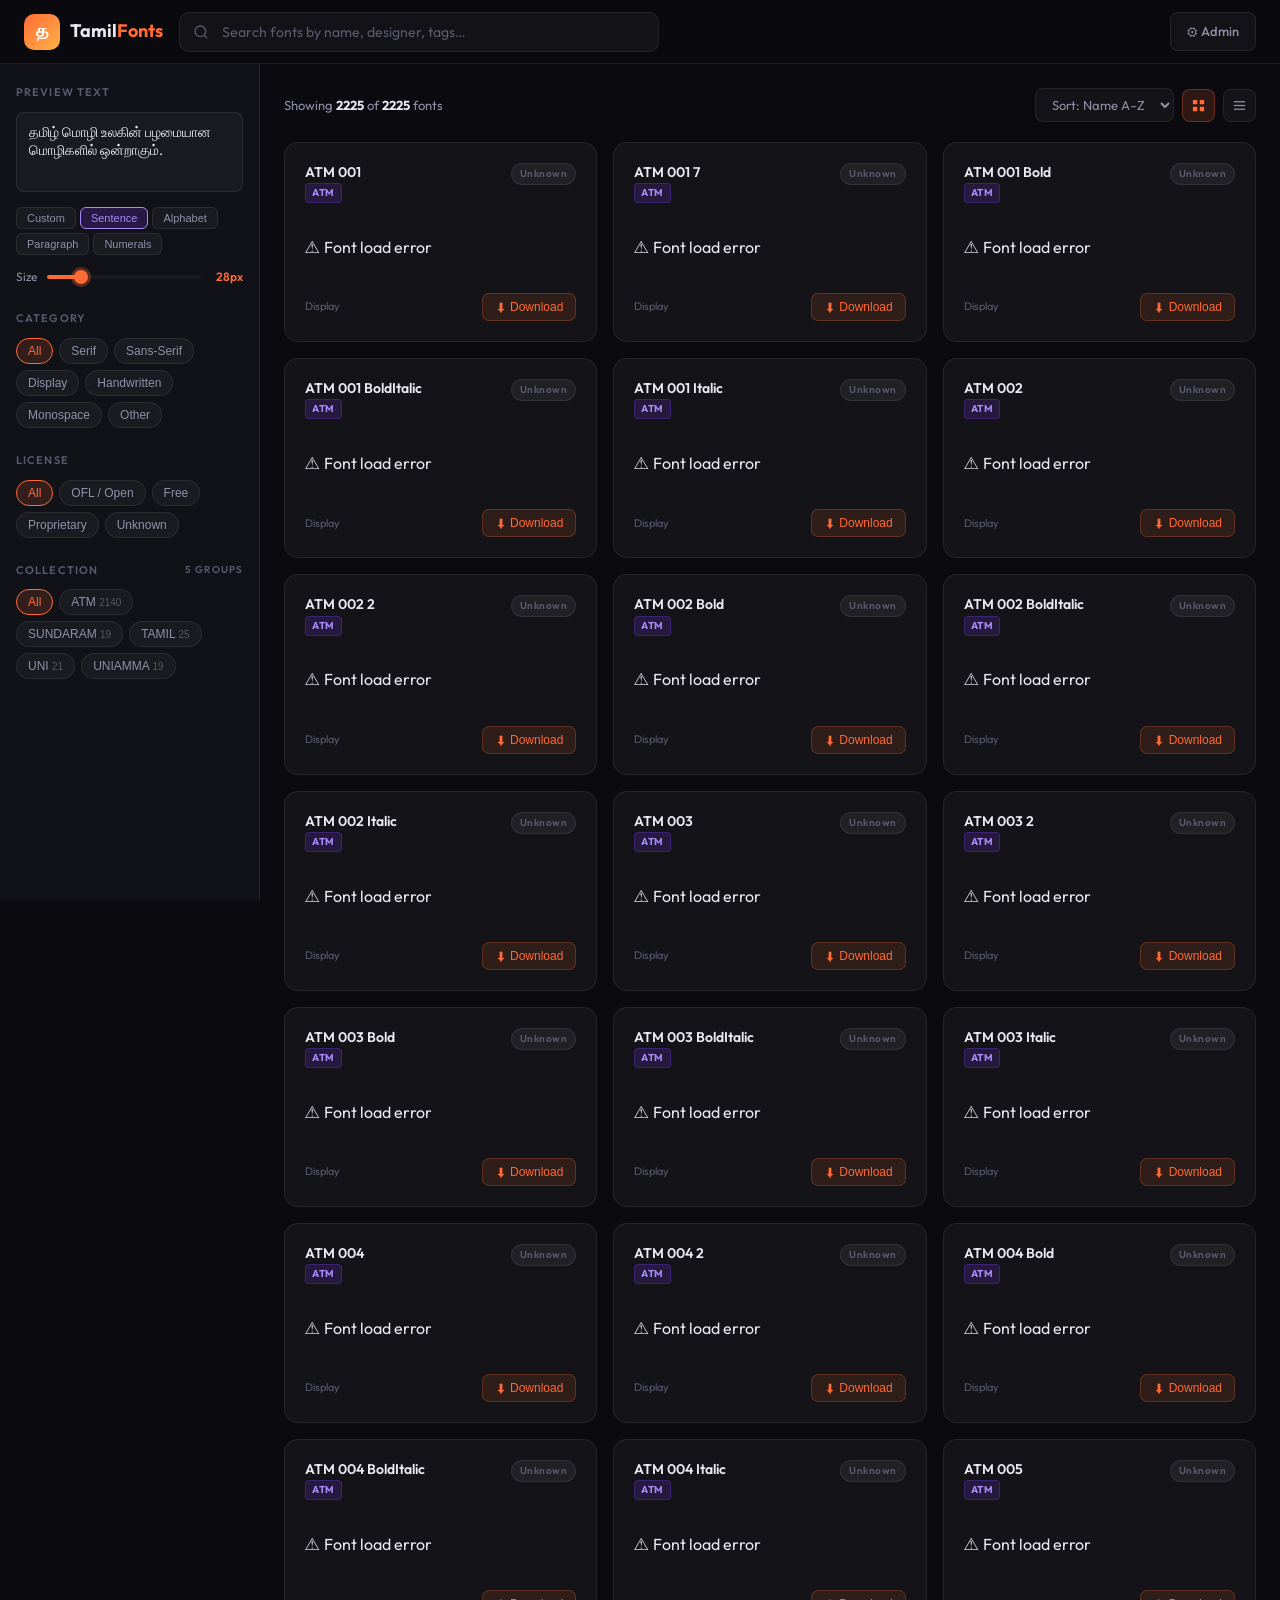
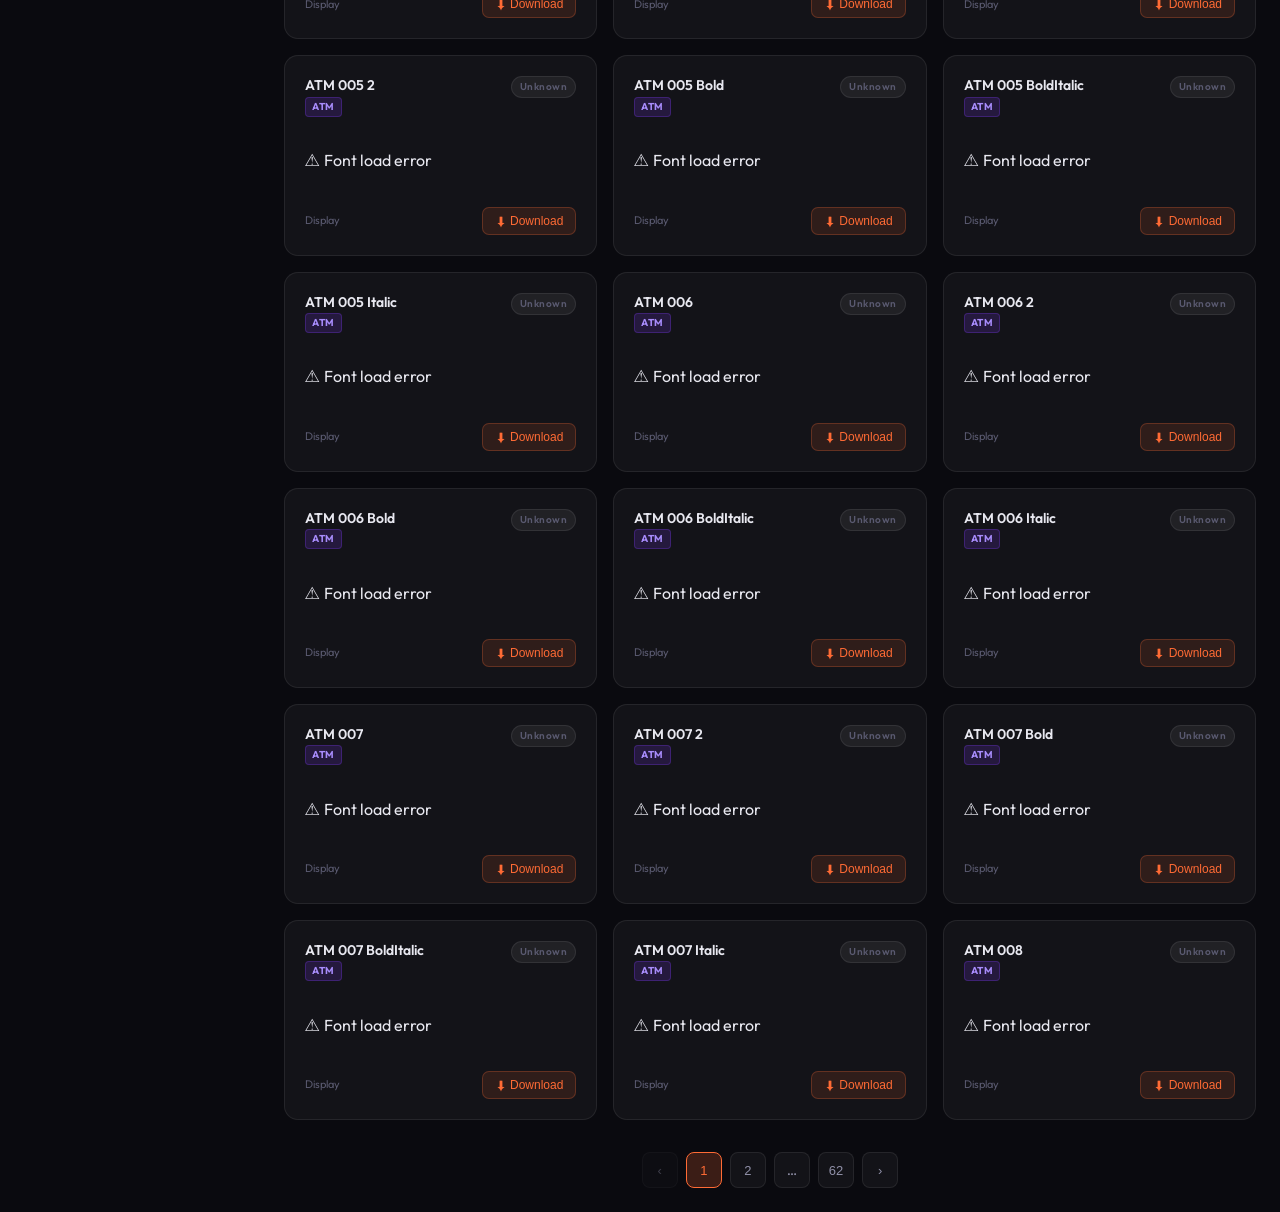
==== index.html @ 966fd742 "Initial commit: Tamil Font Library" ====
<!DOCTYPE html>
<html lang="ta">
<head>
  <meta charset="UTF-8"/>
  <meta name="viewport" content="width=device-width, initial-scale=1.0"/>
  <title>தமிழ் எழுத்துரு நூலகம் — Tamil Font Library</title>
  <meta name="description" content="Browse, preview and download 1500+ Tamil fonts. Search by name, filter by category and license, preview with custom text."/>
  <link rel="preconnect" href="https://fonts.googleapis.com"/>
  <link href="https://fonts.googleapis.com/css2?family=Outfit:wght@300;400;500;600;700&display=swap" rel="stylesheet"/>
  <link rel="stylesheet" href="css/style.css"/>
</head>
<body>

<!-- ── Topbar ── -->
<header class="topbar">
  <a href="/" class="brand">
    <div class="brand-icon">த</div>
    <span class="brand-name">Tamil<span>Fonts</span></span>
  </a>

  <div class="search-wrap">
    <svg width="16" height="16" viewBox="0 0 24 24" fill="none" stroke="currentColor" stroke-width="2"><circle cx="11" cy="11" r="8"/><path d="m21 21-4.35-4.35"/></svg>
    <input id="searchInput" type="search" placeholder="Search fonts by name, designer, tags…" autocomplete="off"/>
  </div>

  <div class="topbar-actions">
    <button class="btn btn-ghost btn-icon" id="sidebarToggle" title="Filters" style="display:none">
      <svg width="16" height="16" viewBox="0 0 24 24" fill="none" stroke="currentColor" stroke-width="2"><line x1="4" y1="6" x2="20" y2="6"/><line x1="8" y1="12" x2="16" y2="12"/><line x1="11" y1="18" x2="13" y2="18"/></svg>
    </button>
    <a href="admin.html" class="btn btn-ghost" style="font-size:13px">⚙ Admin</a>
  </div>
</header>

<!-- ── App Layout ── -->
<div class="app-layout">

  <!-- Sidebar -->
  <aside class="sidebar" id="sidebar">

    <!-- Preview Text -->
    <div class="filter-section preview-section">
      <div class="filter-label">Preview Text</div>
      <div class="preview-text-wrap">
        <textarea id="previewTextInput" placeholder="Type Tamil text…">தமிழ் மொழி உலகின் பழமையான மொழிகளில் ஒன்றாகும்.</textarea>
      </div>
      <div class="mode-btns">
        <button class="mode-btn" data-mode="custom">Custom</button>
        <button class="mode-btn active" data-mode="sentence">Sentence</button>
        <button class="mode-btn" data-mode="alphabet">Alphabet</button>
        <button class="mode-btn" data-mode="paragraph">Paragraph</button>
        <button class="mode-btn" data-mode="numerals">Numerals</button>
      </div>
      <div class="size-row">
        <span class="size-label">Size</span>
        <input id="sizeSlider" type="range" min="12" max="96" value="28" style="--pct:18%"/>
        <span id="sizeValue">28px</span>
      </div>
    </div>

    <!-- Category -->
    <div class="filter-section">
      <div class="filter-label">Category</div>
      <div class="filter-chip-group">
        <button class="filter-chip active" data-cat="">All</button>
        <button class="filter-chip" data-cat="Serif">Serif</button>
        <button class="filter-chip" data-cat="Sans-Serif">Sans-Serif</button>
        <button class="filter-chip" data-cat="Display">Display</button>
        <button class="filter-chip" data-cat="Handwritten">Handwritten</button>
        <button class="filter-chip" data-cat="Monospace">Monospace</button>
        <button class="filter-chip" data-cat="Other">Other</button>
      </div>
    </div>

    <!-- License -->
    <div class="filter-section">
      <div class="filter-label">License</div>
      <div class="filter-chip-group">
        <button class="filter-chip active" data-lic="">All</button>
        <button class="filter-chip" data-lic="OFL">OFL / Open</button>
        <button class="filter-chip" data-lic="Free">Free</button>
        <button class="filter-chip" data-lic="Proprietary">Proprietary</button>
        <button class="filter-chip" data-lic="Unknown">Unknown</button>
      </div>
    </div>

    <!-- Collection — dynamically populated by app.js -->
    <div class="filter-section" id="collectionSection" style="display:none">
      <div class="filter-label" style="display:flex;align-items:center;justify-content:space-between">
        <span>Collection</span>
        <span id="collectionCount" style="font-size:10px;color:var(--text3)"></span>
      </div>
      <div class="filter-chip-group" id="collectionChips"></div>
    </div>

  </aside>

  <!-- Main -->
  <main class="main-content">
    <div class="toolbar">
      <span class="font-count">Showing <strong id="fontCount">…</strong> of <strong id="totalCount">…</strong> fonts</span>
      <div class="toolbar-right">
        <select id="sortSelect" class="sort-select">
          <option value="name">Sort: Name A–Z</option>
          <option value="newest">Sort: Newest</option>
          <option value="category">Sort: Category</option>
        </select>
        <button class="btn btn-ghost btn-icon active" id="gridViewBtn" title="Grid view">
          <svg width="15" height="15" viewBox="0 0 24 24" fill="currentColor"><rect x="3" y="3" width="7" height="7" rx="1"/><rect x="14" y="3" width="7" height="7" rx="1"/><rect x="3" y="14" width="7" height="7" rx="1"/><rect x="14" y="14" width="7" height="7" rx="1"/></svg>
        </button>
        <button class="btn btn-ghost btn-icon" id="listViewBtn" title="List view">
          <svg width="15" height="15" viewBox="0 0 24 24" fill="none" stroke="currentColor" stroke-width="2"><line x1="3" y1="6" x2="21" y2="6"/><line x1="3" y1="12" x2="21" y2="12"/><line x1="3" y1="18" x2="21" y2="18"/></svg>
        </button>
      </div>
    </div>

    <div id="fontsGrid"></div>
    <div id="pagination" class="pagination" style="margin-top:32px"></div>
  </main>
</div>

<!-- ── Font Detail Modal ── -->
<div class="modal-overlay" id="fontModal">
  <div class="modal" role="dialog" aria-modal="true">
    <div class="modal-header">
      <div>
        <div class="modal-title" id="modalTitle"></div>
        <div class="modal-subtitle" id="modalSubtitle"></div>
      </div>
      <button class="modal-close" id="modalClose" aria-label="Close">✕</button>
    </div>
    <div class="modal-body">
      <div class="modal-preview-controls">
        <input id="modalPreviewText" type="text" placeholder="Type preview text…"/>
        <input id="modalSizeSlider" type="range" min="16" max="120" value="48"/>
        <span id="modalSizeValue" style="font-size:12px;color:var(--accent);min-width:36px">48px</span>
      </div>
      <div class="modal-preview-box" id="modalPreviewBox" style="font-size:48px"></div>
      <div class="meta-grid" id="modalMeta"></div>

      <!-- Tamil Glyph Chart -->
      <div class="glyph-section">
        <div class="glyph-title">Vowels — உயிரெழுத்துக்கள்</div>
        <div class="glyph-grid" id="vowelGlyphs"></div>
        <div class="glyph-title" style="margin-top:16px">Consonants — மெய்யெழுத்துக்கள்</div>
        <div class="glyph-grid" id="consonantGlyphs"></div>
        <div class="glyph-title" style="margin-top:16px">Tamil Numerals — தமிழ் இலக்கங்கள்</div>
        <div class="glyph-grid" id="numeralGlyphs"></div>
      </div>
    </div>
    <div class="modal-footer">
      <button class="btn btn-ghost" id="modalClose2" onclick="closeModal()">Close</button>
      <button class="btn btn-accent" id="modalDownloadBtn">⬇ Download Font</button>
    </div>
  </div>
</div>

<!-- ── Toast ── -->
<div id="toast"></div>

<script src="js/app.js"></script>
</body>
</html>
---- css/style.css ----
@import url('https://fonts.googleapis.com/css2?family=Outfit:wght@300;400;500;600;700&display=swap');

:root {
  --bg: #0a0a0f;
  --bg2: #111118;
  --bg3: #1a1a24;
  --border: rgba(255,255,255,0.08);
  --border-hover: rgba(255,107,53,0.4);
  --accent: #FF6B35;
  --accent2: #FFB347;
  --purple: #7C3AED;
  --purple2: #A78BFA;
  --text: #E8E8F0;
  --text2: #9090A8;
  --text3: #5A5A70;
  --glass: rgba(255,255,255,0.04);
  --glass-hover: rgba(255,255,255,0.07);
  --shadow: 0 8px 32px rgba(0,0,0,0.5);
  --radius: 14px;
  --radius-sm: 8px;
  --font-ui: 'Outfit', sans-serif;
}

*, *::before, *::after { box-sizing: border-box; margin: 0; padding: 0; }

html { scroll-behavior: smooth; }

body {
  background: var(--bg);
  color: var(--text);
  font-family: var(--font-ui);
  min-height: 100vh;
  line-height: 1.6;
  overflow-x: hidden;
}

/* ── Scrollbar ── */
::-webkit-scrollbar { width: 6px; height: 6px; }
::-webkit-scrollbar-track { background: var(--bg2); }
::-webkit-scrollbar-thumb { background: var(--bg3); border-radius: 3px; }
::-webkit-scrollbar-thumb:hover { background: var(--accent); }

/* ── Topbar ── */
.topbar {
  position: sticky; top: 0; z-index: 100;
  background: rgba(10,10,15,0.85);
  backdrop-filter: blur(20px);
  border-bottom: 1px solid var(--border);
  padding: 0 24px;
  display: flex; align-items: center; gap: 16px;
  height: 64px;
}

.brand {
  display: flex; align-items: center; gap: 10px;
  text-decoration: none; flex-shrink: 0;
}
.brand-icon {
  width: 36px; height: 36px;
  background: linear-gradient(135deg, var(--accent), var(--accent2));
  border-radius: 10px;
  display: flex; align-items: center; justify-content: center;
  font-size: 18px; font-weight: 700; color: #fff;
}
.brand-name { font-size: 18px; font-weight: 700; color: var(--text); }
.brand-name span { color: var(--accent); }

.search-wrap {
  flex: 1; max-width: 480px; position: relative;
}
.search-wrap svg {
  position: absolute; left: 14px; top: 50%; transform: translateY(-50%);
  color: var(--text3); pointer-events: none;
}
#searchInput {
  width: 100%; padding: 10px 14px 10px 42px;
  background: var(--glass); border: 1px solid var(--border);
  border-radius: 10px; color: var(--text);
  font-family: var(--font-ui); font-size: 14px;
  transition: all 0.2s;
}
#searchInput:focus { outline: none; border-color: var(--accent); background: var(--glass-hover); }
#searchInput::placeholder { color: var(--text3); }

.topbar-actions { display: flex; align-items: center; gap: 8px; margin-left: auto; }

.btn {
  display: inline-flex; align-items: center; gap: 6px;
  padding: 8px 16px; border-radius: var(--radius-sm);
  font-family: var(--font-ui); font-size: 13px; font-weight: 500;
  cursor: pointer; border: none; transition: all 0.2s; text-decoration: none;
}
.btn-ghost { background: var(--glass); color: var(--text2); border: 1px solid var(--border); }
.btn-ghost:hover { background: var(--glass-hover); color: var(--text); border-color: var(--border-hover); }
.btn-accent { background: linear-gradient(135deg, var(--accent), var(--accent2)); color: #fff; }
.btn-accent:hover { transform: translateY(-1px); box-shadow: 0 4px 20px rgba(255,107,53,0.4); }
.btn-sm { padding: 5px 12px; font-size: 12px; }
.btn-icon { padding: 8px; border-radius: var(--radius-sm); }
.btn-icon.active { background: rgba(255,107,53,0.15); color: var(--accent); border-color: rgba(255,107,53,0.3); }

/* ── Layout ── */
.app-layout { display: flex; min-height: calc(100vh - 64px); }

/* ── Sidebar ── */
.sidebar {
  width: 260px; flex-shrink: 0;
  background: var(--bg2); border-right: 1px solid var(--border);
  padding: 20px 16px; overflow-y: auto;
  position: sticky; top: 64px; height: calc(100vh - 64px);
}

.filter-section { margin-bottom: 24px; }
.filter-label {
  font-size: 11px; font-weight: 600; letter-spacing: 0.1em;
  text-transform: uppercase; color: var(--text3); margin-bottom: 10px;
}

.filter-chip-group { display: flex; flex-wrap: wrap; gap: 6px; }
.filter-chip {
  padding: 5px 11px; border-radius: 20px; font-size: 12px; font-weight: 500;
  background: var(--glass); border: 1px solid var(--border);
  color: var(--text2); cursor: pointer; transition: all 0.2s;
}
.filter-chip:hover { border-color: var(--border-hover); color: var(--text); }
.filter-chip.active { background: rgba(255,107,53,0.15); border-color: var(--accent); color: var(--accent); }

.preview-section { margin-bottom: 24px; }

.preview-text-wrap { position: relative; }
#previewTextInput {
  width: 100%; padding: 10px 12px; border-radius: var(--radius-sm);
  background: var(--glass); border: 1px solid var(--border);
  color: var(--text); font-family: var(--font-ui); font-size: 14px;
  resize: none; min-height: 80px; transition: all 0.2s;
}
#previewTextInput:focus { outline: none; border-color: var(--accent); }

.mode-btns { display: flex; flex-wrap: wrap; gap: 4px; margin-top: 8px; }
.mode-btn {
  padding: 4px 10px; border-radius: 6px; font-size: 11px; font-weight: 500;
  background: var(--glass); border: 1px solid var(--border);
  color: var(--text2); cursor: pointer; transition: all 0.15s;
}
.mode-btn:hover { color: var(--text); }
.mode-btn.active { background: rgba(124,58,237,0.2); border-color: var(--purple2); color: var(--purple2); }

/* Size slider */
.size-row { display: flex; align-items: center; gap: 10px; margin-top: 12px; }
.size-label { font-size: 12px; color: var(--text2); flex-shrink: 0; }
#sizeSlider {
  flex: 1; -webkit-appearance: none; appearance: none;
  height: 4px; border-radius: 2px;
  background: linear-gradient(to right, var(--accent) 0%, var(--accent) var(--pct,30%), var(--bg3) var(--pct,30%));
  cursor: pointer;
}
#sizeSlider::-webkit-slider-thumb {
  -webkit-appearance: none; width: 14px; height: 14px;
  border-radius: 50%; background: var(--accent);
  box-shadow: 0 0 0 3px rgba(255,107,53,0.3);
}
#sizeValue { font-size: 12px; color: var(--accent); font-weight: 600; min-width: 32px; text-align: right; }

/* ── Main content ── */
.main-content { flex: 1; padding: 24px; overflow: hidden; }

.toolbar {
  display: flex; align-items: center; gap: 12px; margin-bottom: 20px; flex-wrap: wrap;
}
.font-count { font-size: 13px; color: var(--text2); }
.font-count strong { color: var(--text); }
.toolbar-right { display: flex; align-items: center; gap: 8px; margin-left: auto; }

.sort-select {
  padding: 7px 12px; border-radius: var(--radius-sm);
  background: var(--glass); border: 1px solid var(--border);
  color: var(--text2); font-family: var(--font-ui); font-size: 13px;
  cursor: pointer;
}
.sort-select:focus { outline: none; border-color: var(--accent); }

/* ── Font Grid ── */
#fontsGrid {
  display: grid;
  grid-template-columns: repeat(auto-fill, minmax(280px, 1fr));
  gap: 16px;
}
#fontsGrid.list-view { grid-template-columns: 1fr; }

.font-card {
  background: var(--glass); border: 1px solid var(--border);
  border-radius: var(--radius); padding: 20px;
  cursor: pointer; transition: all 0.25s; position: relative; overflow: hidden;
}
.font-card::before {
  content: ''; position: absolute; top: 0; left: 0; right: 0; height: 2px;
  background: linear-gradient(90deg, var(--accent), var(--accent2));
  opacity: 0; transition: opacity 0.25s;
}
.font-card:hover {
  background: var(--glass-hover); border-color: var(--border-hover);
  transform: translateY(-3px); box-shadow: var(--shadow);
}
.font-card:hover::before { opacity: 1; }

.card-header { display: flex; align-items: flex-start; justify-content: space-between; gap: 8px; margin-bottom: 14px; }
.card-name { font-size: 14px; font-weight: 600; color: var(--text); line-height: 1.3; }
.card-family { font-size: 11px; color: var(--text3); margin-top: 2px; }

.coll-tag {
  display: inline-block;
  padding: 1px 6px; border-radius: 4px; font-size: 10px; font-weight: 700;
  background: rgba(124,58,237,0.18); border: 1px solid rgba(124,58,237,0.3);
  color: var(--purple2); letter-spacing: 0.05em;
  vertical-align: middle;
}

.badge {
  display: inline-flex; align-items: center;
  padding: 2px 8px; border-radius: 20px; font-size: 10px; font-weight: 600;
  letter-spacing: 0.05em; flex-shrink: 0;
}
.badge-ofl { background: rgba(34,197,94,0.15); color: #4ade80; border: 1px solid rgba(34,197,94,0.2); }
.badge-free { background: rgba(59,130,246,0.15); color: #60a5fa; border: 1px solid rgba(59,130,246,0.2); }
.badge-prop { background: rgba(245,158,11,0.15); color: #fbbf24; border: 1px solid rgba(245,158,11,0.2); }
.badge-unk { background: rgba(255,255,255,0.06); color: var(--text3); border: 1px solid var(--border); }

.card-preview {
  min-height: 60px; display: flex; align-items: center;
  color: var(--text); line-height: 1.4; word-break: break-word;
  margin-bottom: 16px;
}
.card-preview.loading { color: var(--text3); font-size: 13px; font-family: var(--font-ui); }

.card-footer { display: flex; align-items: center; justify-content: space-between; }
.card-meta { font-size: 11px; color: var(--text3); }
.card-meta span + span::before { content: ' · '; }

.download-btn {
  display: inline-flex; align-items: center; gap: 5px;
  padding: 6px 12px; border-radius: 7px; font-size: 12px; font-weight: 500;
  background: rgba(255,107,53,0.12); border: 1px solid rgba(255,107,53,0.25);
  color: var(--accent); cursor: pointer; transition: all 0.2s; text-decoration: none;
}
.download-btn:hover { background: rgba(255,107,53,0.22); transform: translateY(-1px); }

/* List view card */
.list-view .font-card { display: flex; align-items: center; gap: 20px; padding: 14px 20px; }
.list-view .card-header { margin-bottom: 0; min-width: 200px; flex-shrink: 0; }
.list-view .card-preview { flex: 1; margin-bottom: 0; min-height: auto; }
.list-view .card-footer { flex-shrink: 0; margin-left: auto; }

/* ── Loading state ── */
.loading-grid {
  display: grid; grid-template-columns: repeat(auto-fill, minmax(280px, 1fr)); gap: 16px;
}
.skeleton {
  background: var(--bg2); border: 1px solid var(--border);
  border-radius: var(--radius); padding: 20px; height: 160px;
  animation: pulse 1.5s ease-in-out infinite;
}
@keyframes pulse { 0%,100% { opacity: 0.5; } 50% { opacity: 1; } }

.empty-state {
  text-align: center; padding: 80px 24px; color: var(--text2);
}
.empty-state .icon { font-size: 48px; margin-bottom: 16px; }
.empty-state h3 { font-size: 18px; color: var(--text); margin-bottom: 8px; }

/* ── Pagination ── */
.pagination { display: flex; justify-content: center; align-items: center; gap: 8px; margin-top: 32px; flex-wrap: wrap; }
.page-btn {
  min-width: 36px; height: 36px; padding: 0 10px;
  display: flex; align-items: center; justify-content: center;
  border-radius: var(--radius-sm); font-size: 13px; font-weight: 500;
  background: var(--glass); border: 1px solid var(--border);
  color: var(--text2); cursor: pointer; transition: all 0.2s;
}
.page-btn:hover { background: var(--glass-hover); color: var(--text); }
.page-btn.active { background: rgba(255,107,53,0.2); border-color: var(--accent); color: var(--accent); }
.page-btn:disabled { opacity: 0.4; cursor: not-allowed; }

/* ── Modal ── */
.modal-overlay {
  position: fixed; inset: 0; background: rgba(0,0,0,0.75);
  backdrop-filter: blur(8px); z-index: 200;
  display: flex; align-items: center; justify-content: center; padding: 20px;
  opacity: 0; pointer-events: none; transition: opacity 0.3s;
}
.modal-overlay.open { opacity: 1; pointer-events: all; }

.modal {
  background: var(--bg2); border: 1px solid var(--border);
  border-radius: 20px; width: 100%; max-width: 760px; max-height: 90vh;
  overflow-y: auto; box-shadow: 0 24px 64px rgba(0,0,0,0.6);
  transform: translateY(20px); transition: transform 0.3s;
}
.modal-overlay.open .modal { transform: translateY(0); }

.modal-header {
  display: flex; align-items: flex-start; justify-content: space-between;
  padding: 24px 24px 0; gap: 16px;
}
.modal-title { font-size: 22px; font-weight: 700; color: var(--text); }
.modal-subtitle { font-size: 13px; color: var(--text2); margin-top: 4px; }
.modal-close {
  width: 32px; height: 32px; border-radius: 8px; flex-shrink: 0;
  background: var(--glass); border: 1px solid var(--border);
  color: var(--text2); font-size: 18px; cursor: pointer;
  display: flex; align-items: center; justify-content: center; transition: all 0.2s;
}
.modal-close:hover { background: rgba(255,59,48,0.15); color: #ff3b30; border-color: rgba(255,59,48,0.3); }

.modal-body { padding: 20px 24px 24px; }

.modal-preview-box {
  background: var(--bg3); border: 1px solid var(--border);
  border-radius: var(--radius); padding: 24px; margin-bottom: 20px;
  min-height: 100px; display: flex; align-items: center;
  word-break: break-word; line-height: 1.5;
}
.modal-preview-controls { display: flex; align-items: center; gap: 12px; margin-bottom: 16px; flex-wrap: wrap; }
#modalPreviewText {
  flex: 1; padding: 8px 12px; border-radius: var(--radius-sm);
  background: var(--glass); border: 1px solid var(--border);
  color: var(--text); font-family: var(--font-ui); font-size: 14px;
}
#modalPreviewText:focus { outline: none; border-color: var(--accent); }
#modalSizeSlider { width: 100px; }

.meta-grid {
  display: grid; grid-template-columns: repeat(auto-fill, minmax(160px,1fr)); gap: 12px; margin-bottom: 20px;
}
.meta-item { background: var(--glass); border: 1px solid var(--border); border-radius: var(--radius-sm); padding: 12px; }
.meta-item-label { font-size: 10px; font-weight: 600; text-transform: uppercase; letter-spacing: 0.08em; color: var(--text3); margin-bottom: 4px; }
.meta-item-value { font-size: 14px; color: var(--text); font-weight: 500; }

.glyph-section { margin-top: 20px; }
.glyph-title { font-size: 13px; font-weight: 600; color: var(--text2); margin-bottom: 12px; }
.glyph-grid {
  display: flex; flex-wrap: wrap; gap: 6px;
}
.glyph {
  width: 44px; height: 44px; border-radius: 8px;
  background: var(--glass); border: 1px solid var(--border);
  display: flex; align-items: center; justify-content: center;
  font-size: 20px; transition: all 0.15s; cursor: default;
}
.glyph:hover { background: rgba(255,107,53,0.1); border-color: rgba(255,107,53,0.3); }

.modal-footer {
  display: flex; align-items: center; justify-content: flex-end; gap: 10px;
  padding: 16px 24px; border-top: 1px solid var(--border);
}

/* ── Toast ── */
#toast {
  position: fixed; bottom: 24px; right: 24px; z-index: 999;
  background: var(--bg3); border: 1px solid var(--border);
  border-radius: var(--radius-sm); padding: 12px 18px;
  font-size: 14px; color: var(--text);
  box-shadow: var(--shadow); transform: translateY(80px);
  opacity: 0; transition: all 0.3s;
}
#toast.show { transform: translateY(0); opacity: 1; }

/* ── Admin page ── */
.admin-wrap { max-width: 1000px; margin: 0 auto; padding: 32px 24px; }
.admin-header { margin-bottom: 32px; }
.admin-header h1 { font-size: 28px; font-weight: 700; }
.admin-header h1 span { color: var(--accent); }
.admin-header p { color: var(--text2); margin-top: 6px; }

.admin-grid { display: grid; grid-template-columns: 1fr 1fr; gap: 20px; }
@media (max-width: 700px) { .admin-grid { grid-template-columns: 1fr; } }

.admin-card {
  background: var(--bg2); border: 1px solid var(--border);
  border-radius: var(--radius); padding: 24px;
}
.admin-card h2 { font-size: 16px; font-weight: 600; margin-bottom: 16px; display: flex; align-items: center; gap: 8px; }
.admin-card h2 svg { color: var(--accent); }

.upload-zone {
  border: 2px dashed var(--border); border-radius: var(--radius-sm);
  padding: 32px; text-align: center; cursor: pointer; transition: all 0.2s;
}
.upload-zone:hover, .upload-zone.dragover { border-color: var(--accent); background: rgba(255,107,53,0.05); }
.upload-zone p { color: var(--text2); font-size: 13px; margin-top: 8px; }
.upload-zone .icon { font-size: 32px; }

.stat-row { display: flex; justify-content: space-between; padding: 8px 0; border-bottom: 1px solid var(--border); font-size: 14px; }
.stat-row:last-child { border-bottom: none; }
.stat-row .label { color: var(--text2); }
.stat-row .value { font-weight: 600; }

.font-table { width: 100%; border-collapse: collapse; font-size: 13px; }
.font-table th { text-align: left; padding: 8px 12px; background: var(--bg3); color: var(--text2); font-size: 11px; text-transform: uppercase; letter-spacing: 0.06em; }
.font-table td { padding: 8px 12px; border-bottom: 1px solid var(--border); color: var(--text); }
.font-table tr:hover td { background: var(--glass); }
.font-table input { background: transparent; border: none; border-bottom: 1px solid transparent; color: var(--text); font-family: var(--font-ui); font-size: 13px; width: 100%; padding: 2px 4px; }
.font-table input:focus { outline: none; border-bottom-color: var(--accent); }

.missing-badge { display: inline-block; padding: 2px 7px; border-radius: 4px; font-size: 10px; background: rgba(245,158,11,0.15); color: #fbbf24; }

/* Password gate */
.pass-gate {
  position: fixed; inset: 0; z-index: 500;
  background: var(--bg); display: flex; align-items: center; justify-content: center;
}
.pass-box {
  background: var(--bg2); border: 1px solid var(--border);
  border-radius: 20px; padding: 40px; text-align: center; width: 360px;
}
.pass-box h2 { font-size: 22px; font-weight: 700; margin-bottom: 8px; }
.pass-box p { color: var(--text2); font-size: 14px; margin-bottom: 24px; }
.pass-box input {
  width: 100%; padding: 12px 16px; border-radius: var(--radius-sm);
  background: var(--glass); border: 1px solid var(--border);
  color: var(--text); font-family: var(--font-ui); font-size: 15px;
  text-align: center; letter-spacing: 0.1em; margin-bottom: 12px;
}
.pass-box input:focus { outline: none; border-color: var(--accent); }
.pass-error { color: #ff3b30; font-size: 13px; margin-top: 8px; }

/* ── Responsive ── */
@media (max-width: 900px) {
  .sidebar { display: none; }
  .sidebar.open { display: block; position: fixed; top: 64px; left: 0; z-index: 90; height: calc(100vh - 64px); width: 280px; box-shadow: var(--shadow); }
}
@media (max-width: 600px) {
  .topbar { padding: 0 12px; gap: 10px; }
  .main-content { padding: 16px; }
  #fontsGrid { grid-template-columns: 1fr; }
  .modal { border-radius: 16px 16px 0 0; }
  .modal-overlay { align-items: flex-end; padding: 0; }
}
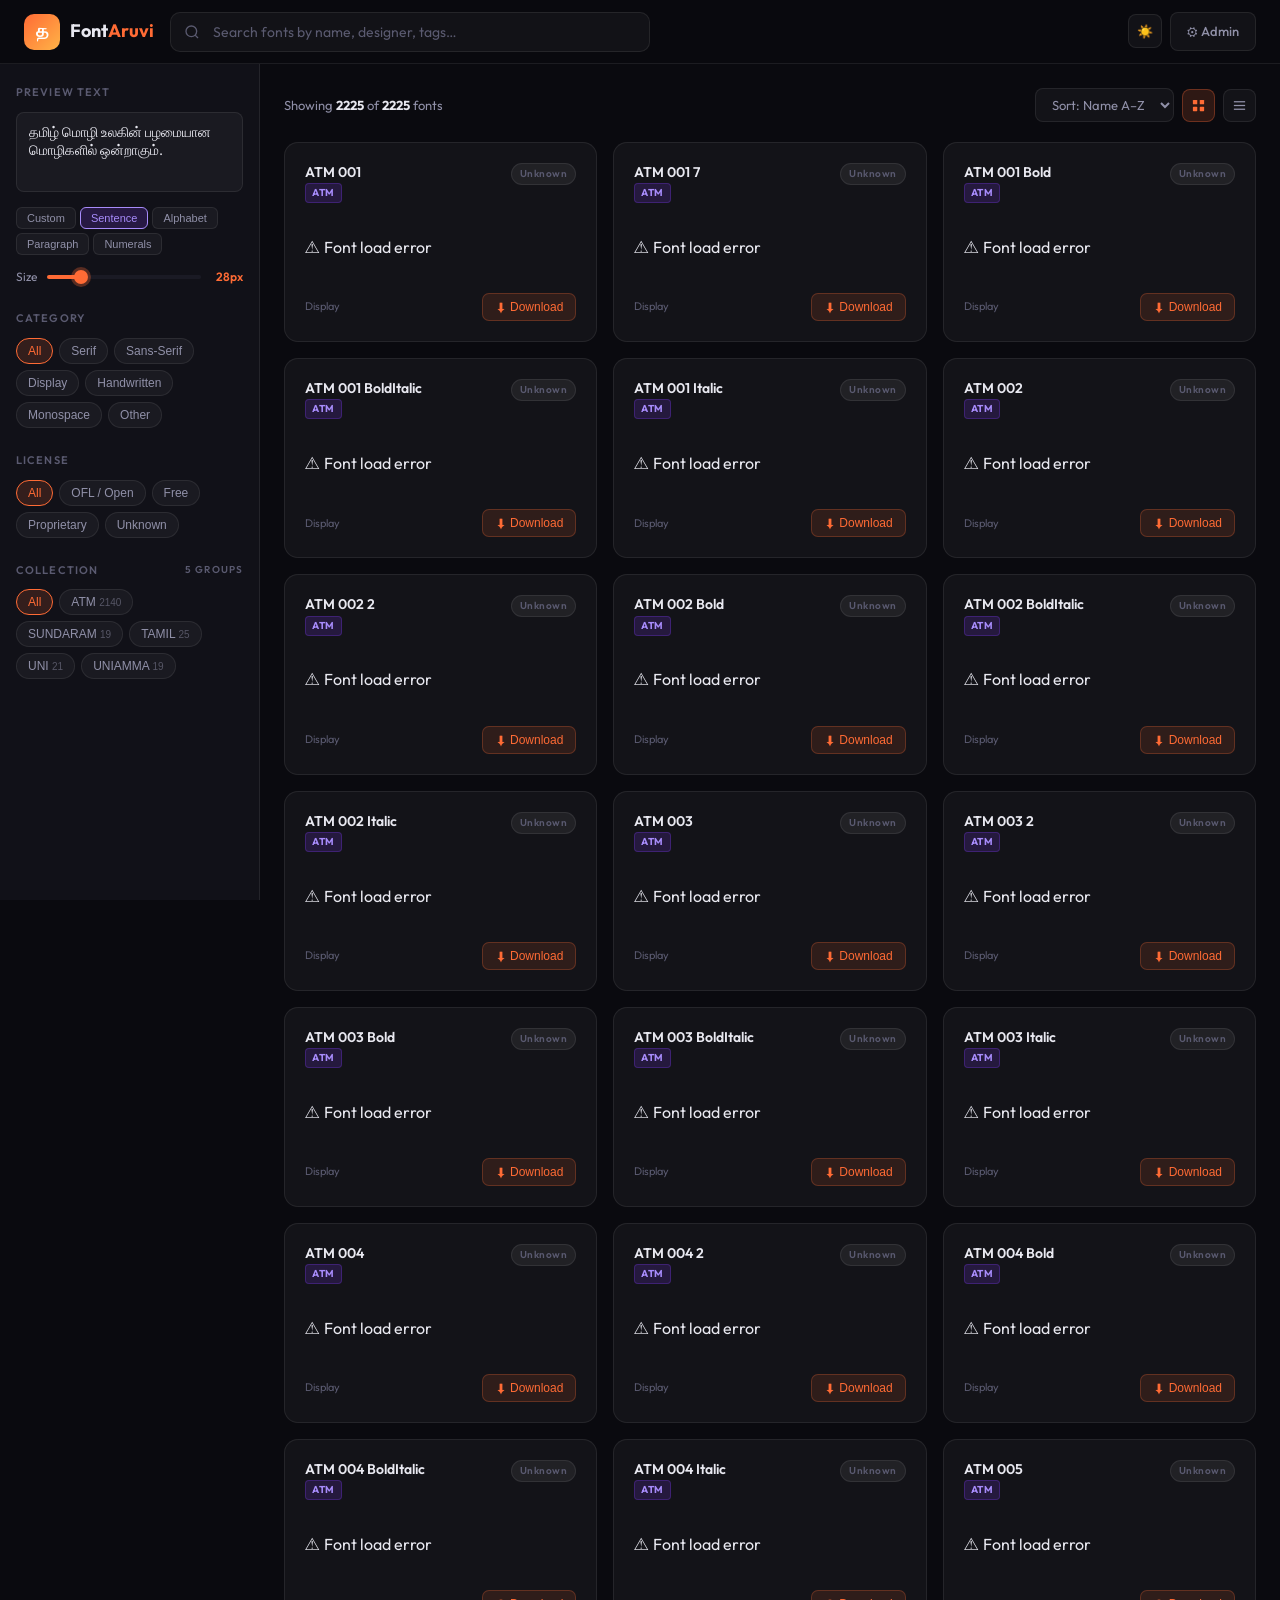
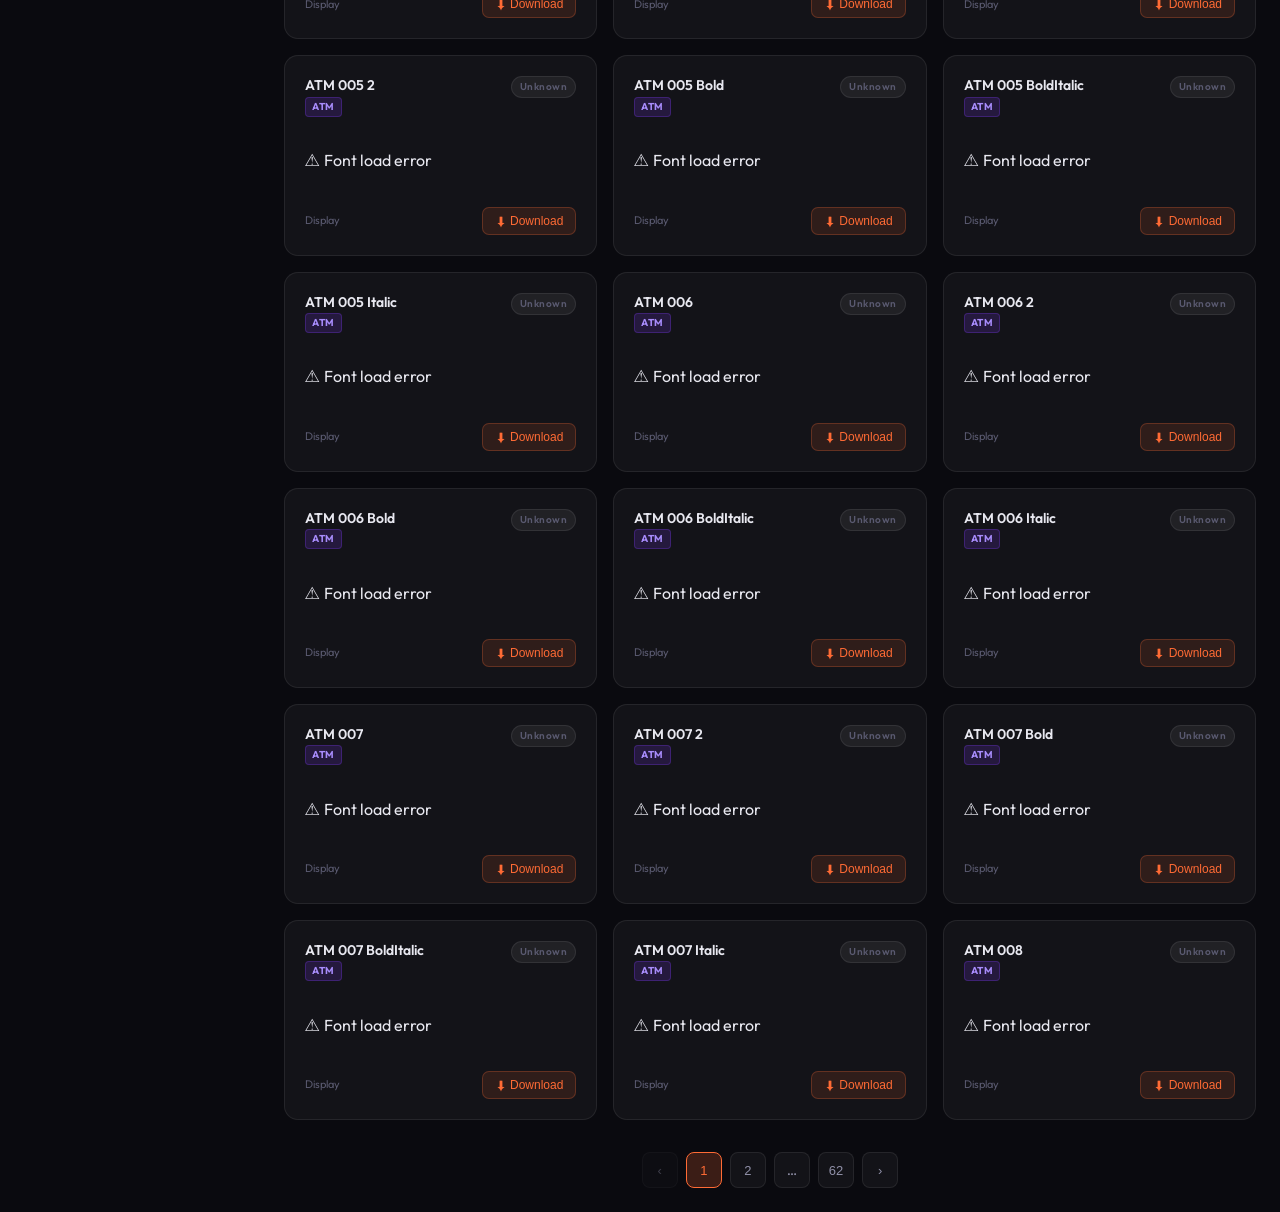
==== commit df8a57d8: "Added new fonts" ====
--- a/index.html
+++ b/index.html
@@ -3,11 +3,15 @@
 <head>
   <meta charset="UTF-8"/>
   <meta name="viewport" content="width=device-width, initial-scale=1.0"/>
-  <title>தமிழ் எழுத்துரு நூலகம் — Tamil Font Library</title>
+  <title>Font Aruvi — தமிழ் எழுத்துரு அருவி</title>
   <meta name="description" content="Browse, preview and download 1500+ Tamil fonts. Search by name, filter by category and license, preview with custom text."/>
   <link rel="preconnect" href="https://fonts.googleapis.com"/>
   <link href="https://fonts.googleapis.com/css2?family=Outfit:wght@300;400;500;600;700&display=swap" rel="stylesheet"/>
   <link rel="stylesheet" href="css/style.css"/>
+  <script>
+    const theme = localStorage.getItem('theme') || 'dark';
+    if (theme === 'light') document.documentElement.setAttribute('data-theme', 'light');
+  </script>
 </head>
 <body>
 
@@ -15,7 +19,7 @@
 <header class="topbar">
   <a href="/" class="brand">
     <div class="brand-icon">த</div>
-    <span class="brand-name">Tamil<span>Fonts</span></span>
+    <span class="brand-name">Font<span>Aruvi</span></span>
   </a>
 
   <div class="search-wrap">
@@ -24,6 +28,7 @@
   </div>
 
   <div class="topbar-actions">
+    <button class="btn btn-ghost btn-icon" id="themeToggleBtn" title="Toggle Theme">☀️</button>
     <button class="btn btn-ghost btn-icon" id="sidebarToggle" title="Filters" style="display:none">
       <svg width="16" height="16" viewBox="0 0 24 24" fill="none" stroke="currentColor" stroke-width="2"><line x1="4" y1="6" x2="20" y2="6"/><line x1="8" y1="12" x2="16" y2="12"/><line x1="11" y1="18" x2="13" y2="18"/></svg>
     </button>
--- a/css/style.css
+++ b/css/style.css
@@ -21,6 +21,20 @@
   --font-ui: 'Outfit', sans-serif;
 }
 
+:root[data-theme="light"] {
+  --bg: #f8f9fa;
+  --bg2: #ffffff;
+  --bg3: #f1f3f5;
+  --border: rgba(0,0,0,0.1);
+  --border-hover: rgba(255,107,53,0.5);
+  --text: #111827;
+  --text2: #4b5563;
+  --text3: #6b7280;
+  --glass: rgba(0,0,0,0.03);
+  --glass-hover: rgba(0,0,0,0.06);
+  --shadow: 0 8px 32px rgba(0,0,0,0.08);
+}
+
 *, *::before, *::after { box-sizing: border-box; margin: 0; padding: 0; }
 
 html { scroll-behavior: smooth; }
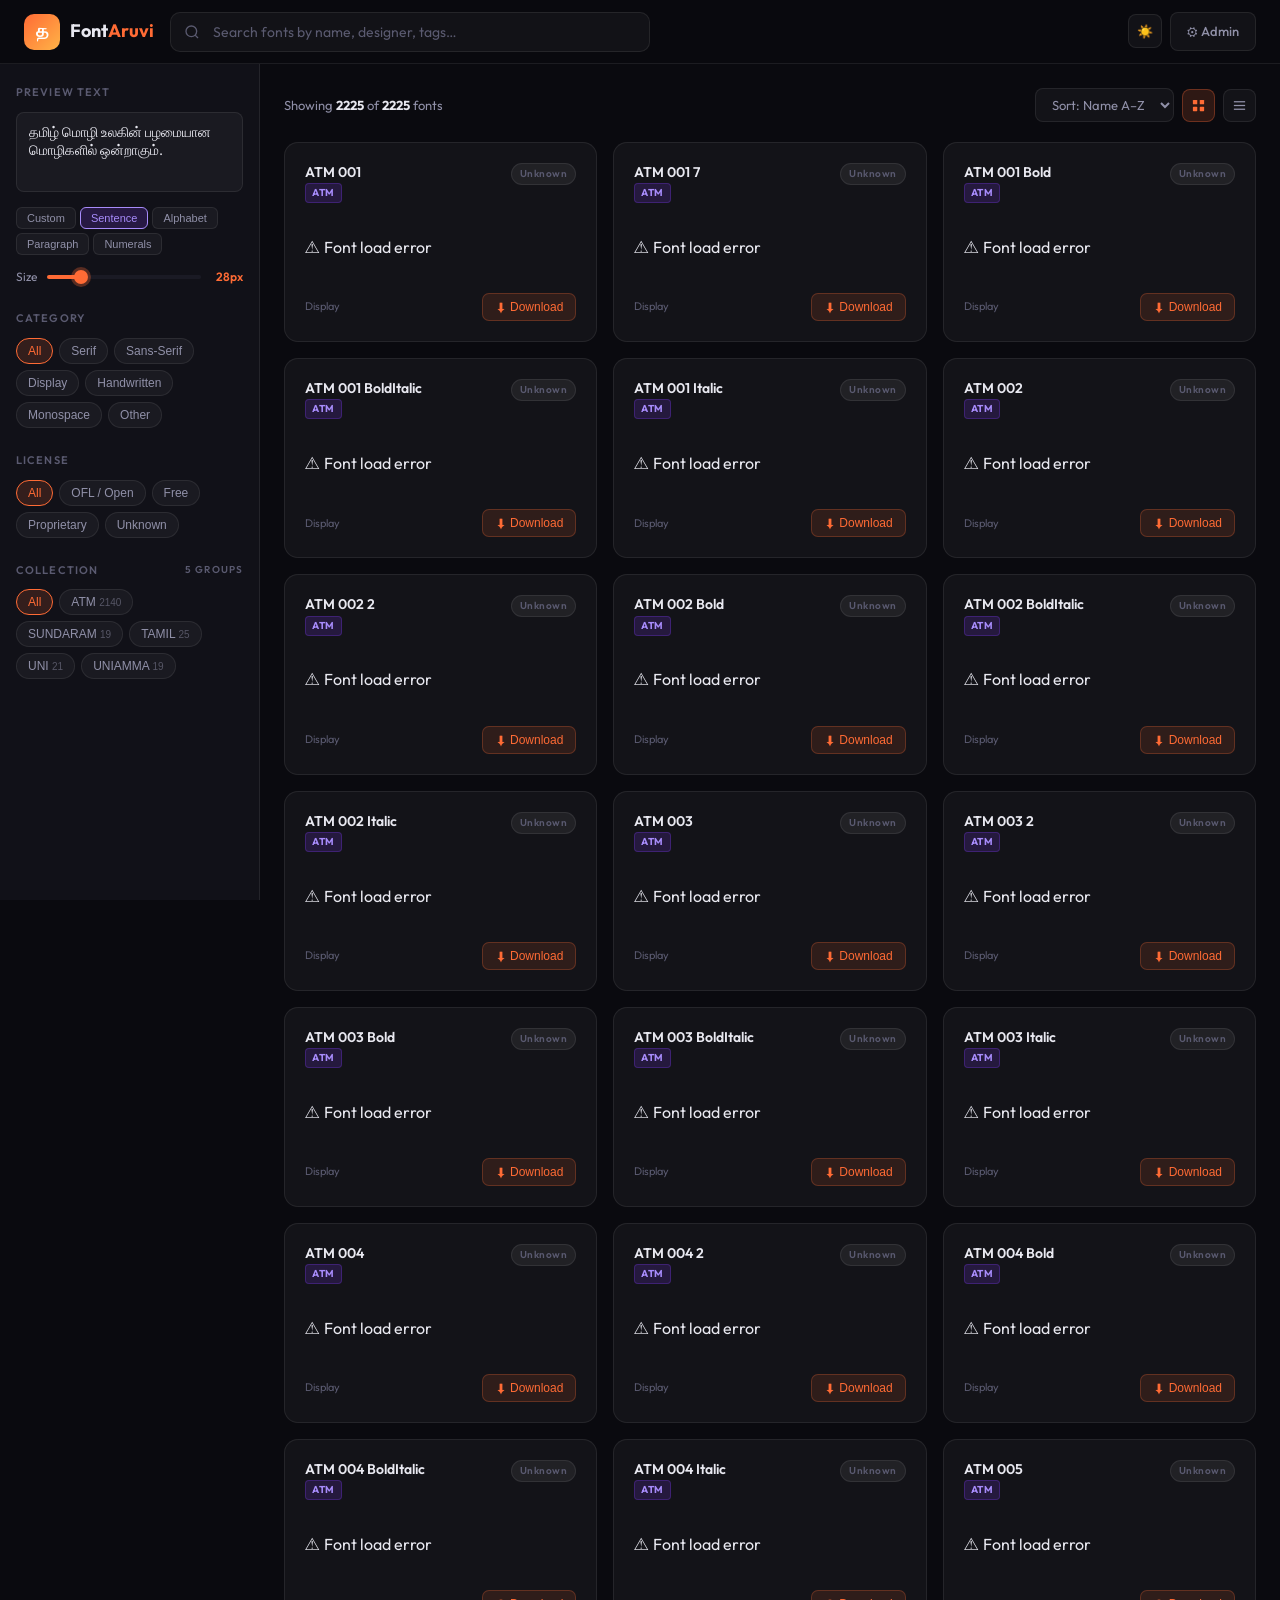
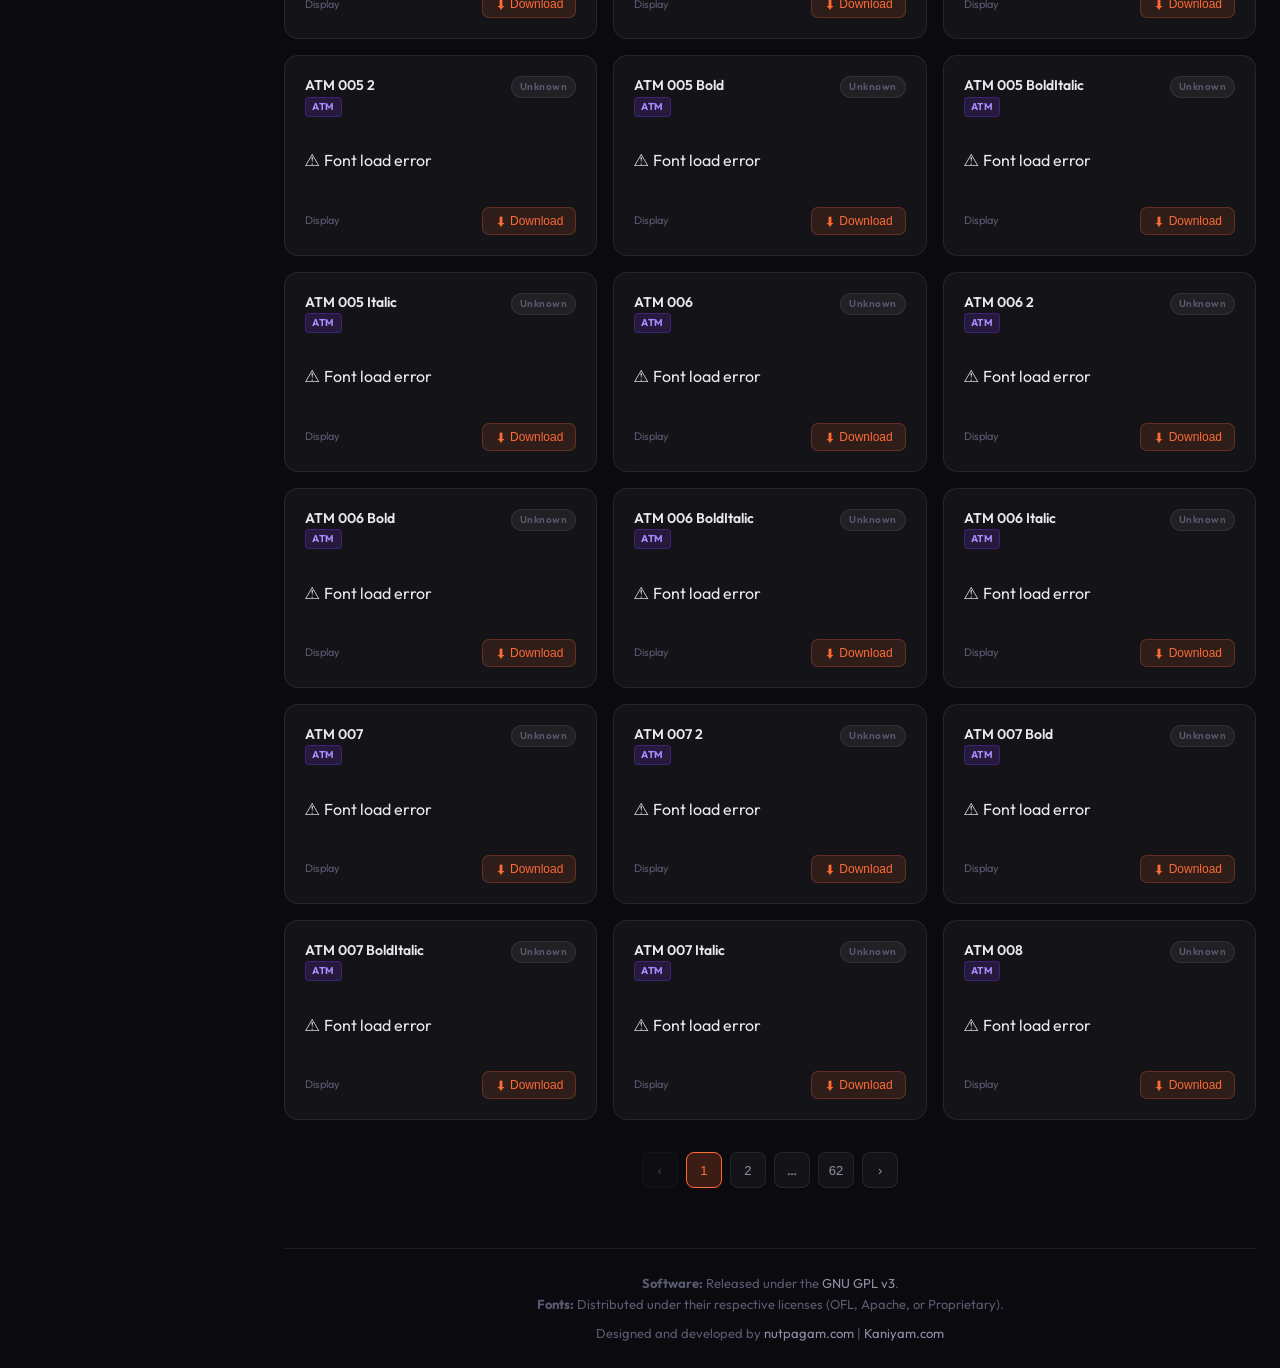
==== commit eea29ae6: "Added new fonts" ====
--- a/index.html
+++ b/index.html
@@ -120,6 +120,14 @@
 
     <div id="fontsGrid"></div>
     <div id="pagination" class="pagination" style="margin-top:32px"></div>
+    
+    <footer class="app-footer">
+      <div class="footer-license">
+        <div><strong>Software:</strong> Released under the <a href="https://www.gnu.org/licenses/gpl-3.0.html" target="_blank" rel="noopener">GNU GPL v3</a>.</div>
+        <div><strong>Fonts:</strong> Distributed under their respective licenses (OFL, Apache, or Proprietary).</div>
+      </div>
+      <div class="footer-credits">Designed and developed by <a href="https://nutpagam.com" target="_blank" rel="noopener">nutpagam.com</a> | <a href="https://kaniyam.com" target="_blank" rel="noopener">Kaniyam.com</a></div>
+    </footer>
   </main>
 </div>
 
--- a/css/style.css
+++ b/css/style.css
@@ -293,6 +293,29 @@
 .page-btn.active { background: rgba(255,107,53,0.2); border-color: var(--accent); color: var(--accent); }
 .page-btn:disabled { opacity: 0.4; cursor: not-allowed; }
 
+/* ── Footer ── */
+.app-footer {
+  margin-top: 60px;
+  padding-top: 24px;
+  border-top: 1px solid var(--border);
+  display: flex;
+  flex-direction: column;
+  align-items: center;
+  gap: 8px;
+  text-align: center;
+  font-size: 13px;
+  color: var(--text3);
+}
+.app-footer a {
+  color: var(--text2);
+  text-decoration: none;
+  transition: color 0.2s;
+}
+.app-footer a:hover {
+  color: var(--accent);
+  text-decoration: underline;
+}
+
 /* ── Modal ── */
 .modal-overlay {
   position: fixed; inset: 0; background: rgba(0,0,0,0.75);
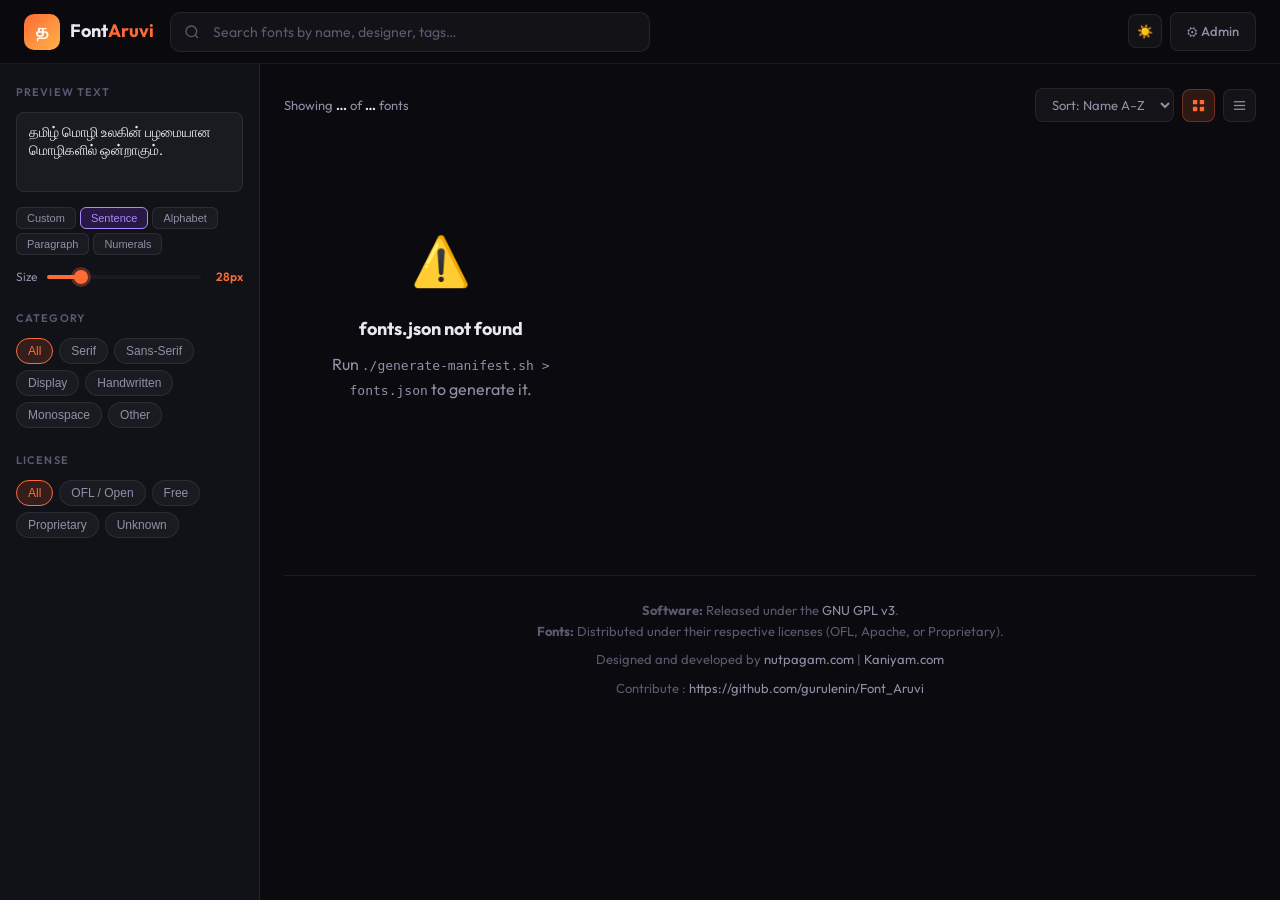
==== commit 34962df7: "Added new fonts" ====
--- a/index.html
+++ b/index.html
@@ -127,6 +127,7 @@
         <div><strong>Fonts:</strong> Distributed under their respective licenses (OFL, Apache, or Proprietary).</div>
       </div>
       <div class="footer-credits">Designed and developed by <a href="https://nutpagam.com" target="_blank" rel="noopener">nutpagam.com</a> | <a href="https://kaniyam.com" target="_blank" rel="noopener">Kaniyam.com</a></div>
+      <div class="footer-credits">Contribute : <a href="https://github.com/gurulenin/Font_Aruvi" target="_blank" rel="noopener">https://github.com/gurulenin/Font_Aruvi</a></div>
     </footer>
   </main>
 </div>
